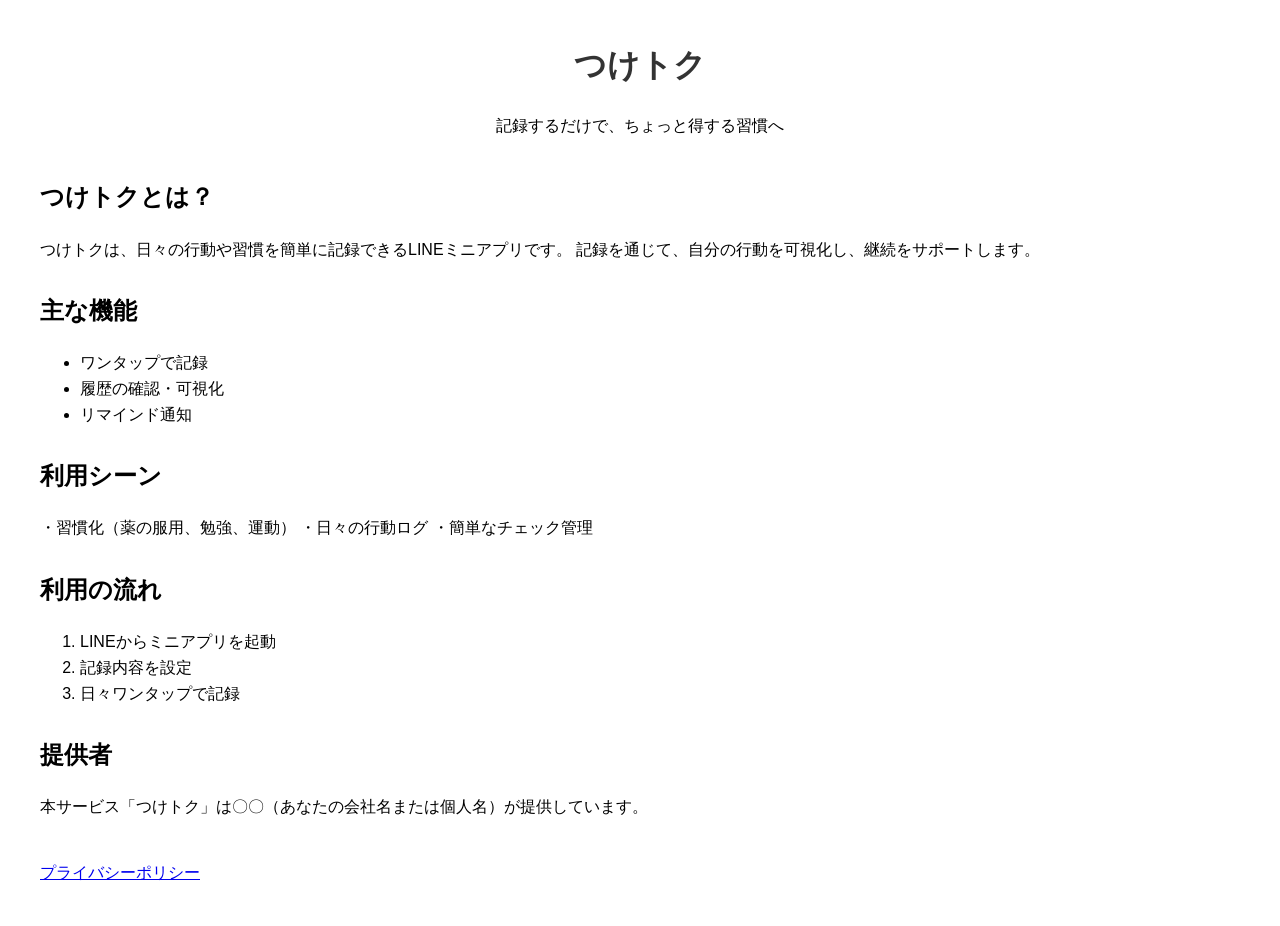
==== index.html @ 8dc2c336 "サービス概要ページ" ====
<!DOCTYPE html>
<html lang="ja">
<head>
  <meta charset="UTF-8">
  <title>つけトク - 記録で得する習慣アプリ</title>
  <link rel="stylesheet" href="style.css">
</head>
<body>

<header>
  <h1>つけトク</h1>
  <p>記録するだけで、ちょっと得する習慣へ</p>
</header>

<section>
  <h2>つけトクとは？</h2>
  <p>
    つけトクは、日々の行動や習慣を簡単に記録できるLINEミニアプリです。  
    記録を通じて、自分の行動を可視化し、継続をサポートします。
  </p>
</section>

<section>
  <h2>主な機能</h2>
  <ul>
    <li>ワンタップで記録</li>
    <li>履歴の確認・可視化</li>
    <li>リマインド通知</li>
  </ul>
</section>

<section>
  <h2>利用シーン</h2>
  <p>
    ・習慣化（薬の服用、勉強、運動）  
    ・日々の行動ログ  
    ・簡単なチェック管理
  </p>
</section>

<section>
  <h2>利用の流れ</h2>
  <ol>
    <li>LINEからミニアプリを起動</li>
    <li>記録内容を設定</li>
    <li>日々ワンタップで記録</li>
  </ol>
</section>

<section>
  <h2>提供者</h2>
  <p>
    本サービス「つけトク」は〇〇（あなたの会社名または個人名）が提供しています。
  </p>
</section>

<footer>
  <a href="privacy.html">プライバシーポリシー</a>
</footer>

</body>
</html>
---- style.css ----
body {
  font-family: Arial, sans-serif;
  margin: 40px;
  line-height: 1.6;
}

header {
  text-align: center;
  margin-bottom: 40px;
}

h1 {
  color: #333;
}

section {
  margin-bottom: 30px;
}

footer {
  margin-top: 40px;
}
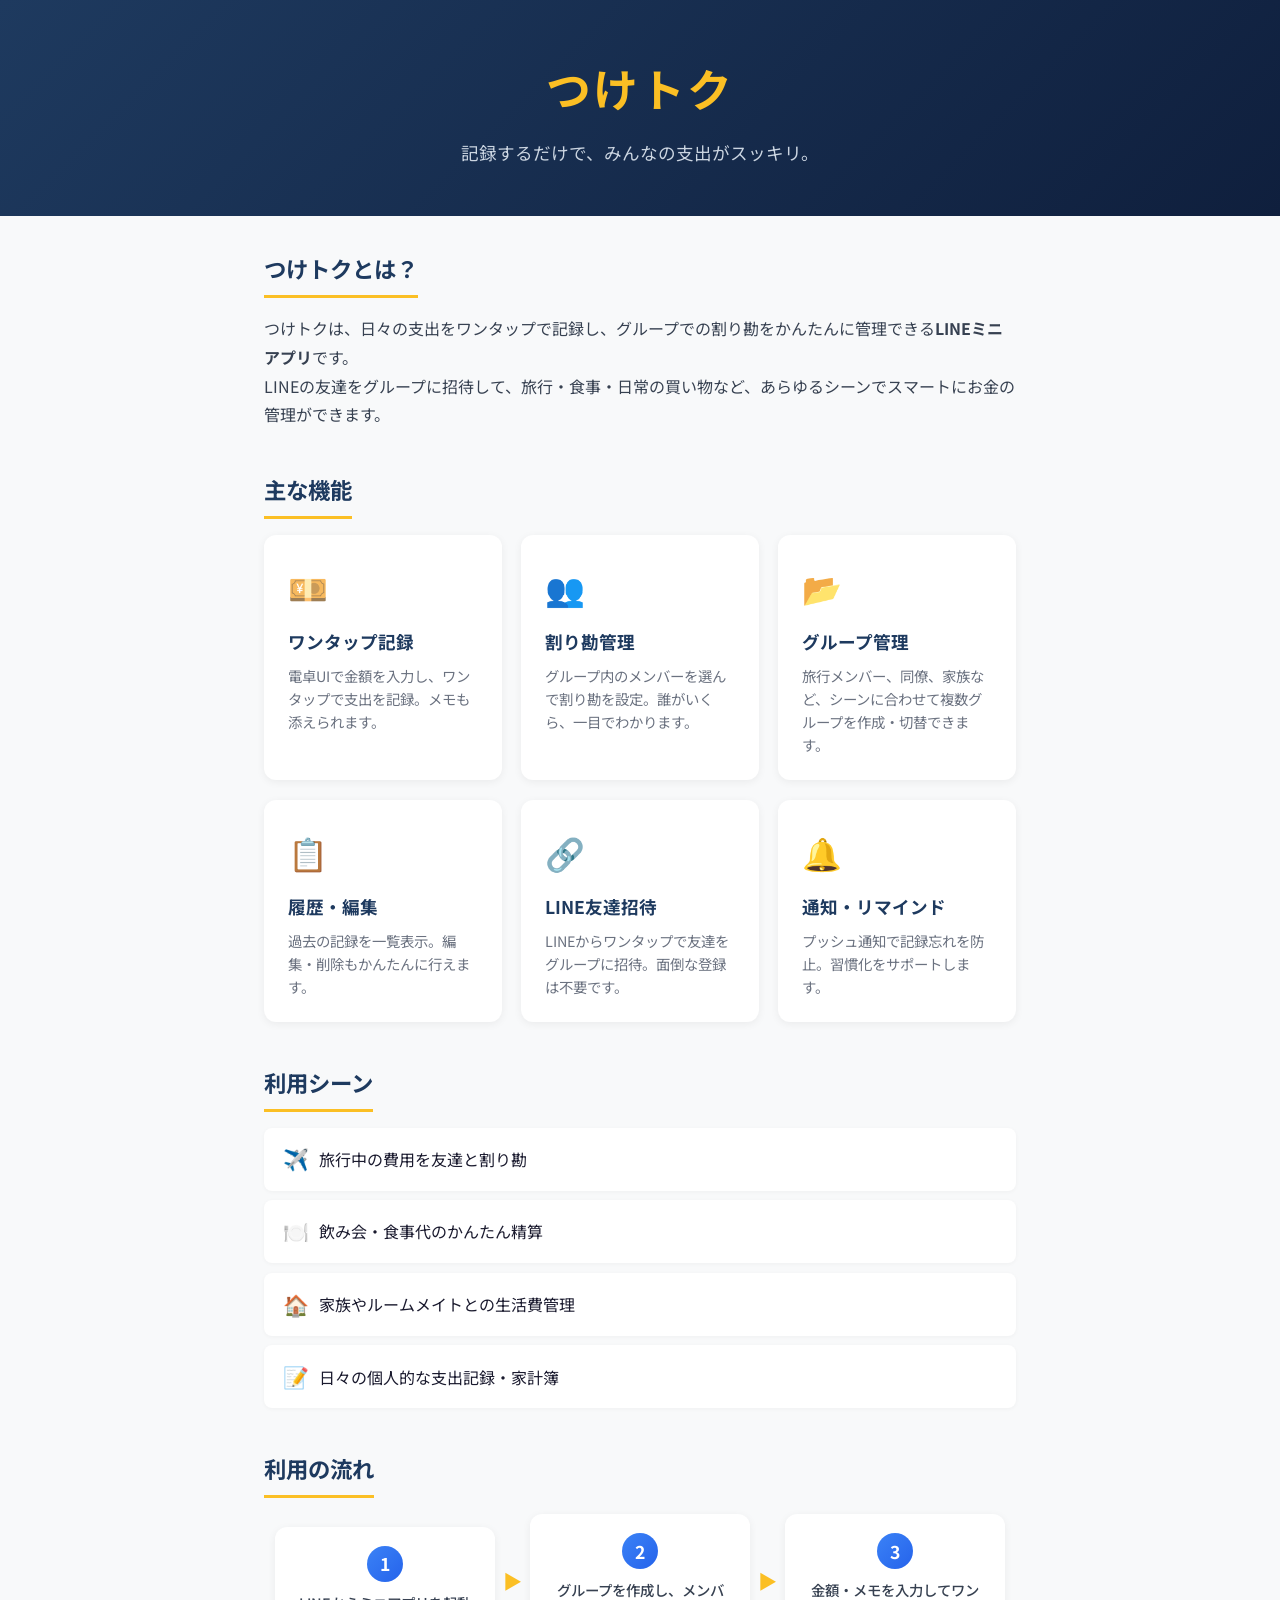
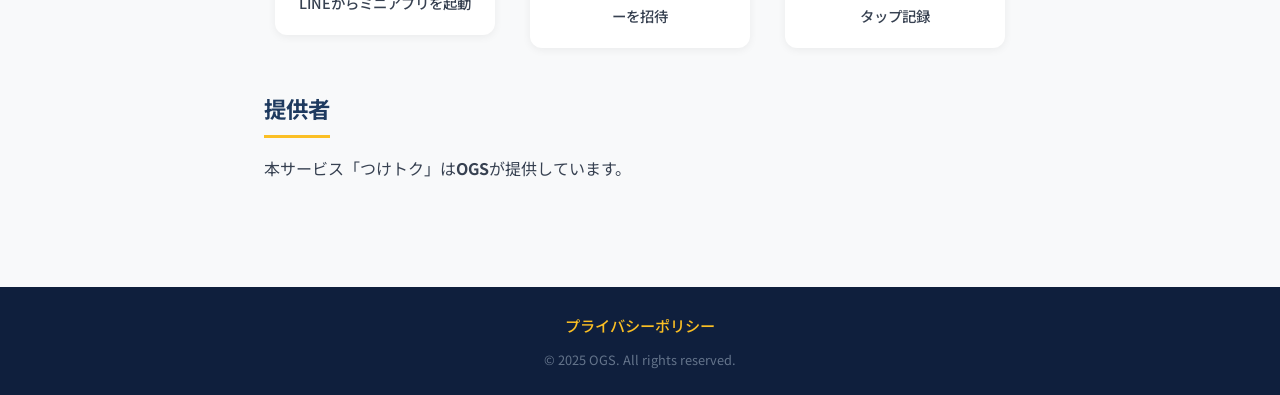
==== commit 5ea3b4c9: "内容、見た目の変更" ====
--- a/index.html
+++ b/index.html
@@ -2,60 +2,105 @@
 <html lang="ja">
 <head>
   <meta charset="UTF-8">
-  <title>つけトク - 記録で得する習慣アプリ</title>
+  <meta name="viewport" content="width=device-width, initial-scale=1.0">
+  <title>つけトク - みんなで使える割り勘・支出管理アプリ</title>
   <link rel="stylesheet" href="style.css">
 </head>
 <body>
 
 <header>
-  <h1>つけトク</h1>
-  <p>記録するだけで、ちょっと得する習慣へ</p>
+  <div class="header-inner">
+    <h1 class="app-title">つけトク</h1>
+    <p class="app-tagline">記録するだけで、みんなの支出がスッキリ。</p>
+  </div>
 </header>
 
-<section>
-  <h2>つけトクとは？</h2>
-  <p>
-    つけトクは、日々の行動や習慣を簡単に記録できるLINEミニアプリです。  
-    記録を通じて、自分の行動を可視化し、継続をサポートします。
-  </p>
-</section>
+<main>
+  <section class="section">
+    <h2>つけトクとは？</h2>
+    <p>
+      つけトクは、日々の支出をワンタップで記録し、グループでの割り勘をかんたんに管理できる<strong>LINEミニアプリ</strong>です。<br>
+      LINEの友達をグループに招待して、旅行・食事・日常の買い物など、あらゆるシーンでスマートにお金の管理ができます。
+    </p>
+  </section>
 
-<section>
-  <h2>主な機能</h2>
-  <ul>
-    <li>ワンタップで記録</li>
-    <li>履歴の確認・可視化</li>
-    <li>リマインド通知</li>
-  </ul>
-</section>
+  <section class="section features">
+    <h2>主な機能</h2>
+    <div class="feature-grid">
+      <div class="feature-card">
+        <div class="feature-icon">💴</div>
+        <h3>ワンタップ記録</h3>
+        <p>電卓UIで金額を入力し、ワンタップで支出を記録。メモも添えられます。</p>
+      </div>
+      <div class="feature-card">
+        <div class="feature-icon">👥</div>
+        <h3>割り勘管理</h3>
+        <p>グループ内のメンバーを選んで割り勘を設定。誰がいくら、一目でわかります。</p>
+      </div>
+      <div class="feature-card">
+        <div class="feature-icon">📂</div>
+        <h3>グループ管理</h3>
+        <p>旅行メンバー、同僚、家族など、シーンに合わせて複数グループを作成・切替できます。</p>
+      </div>
+      <div class="feature-card">
+        <div class="feature-icon">📋</div>
+        <h3>履歴・編集</h3>
+        <p>過去の記録を一覧表示。編集・削除もかんたんに行えます。</p>
+      </div>
+      <div class="feature-card">
+        <div class="feature-icon">🔗</div>
+        <h3>LINE友達招待</h3>
+        <p>LINEからワンタップで友達をグループに招待。面倒な登録は不要です。</p>
+      </div>
+      <div class="feature-card">
+        <div class="feature-icon">🔔</div>
+        <h3>通知・リマインド</h3>
+        <p>プッシュ通知で記録忘れを防止。習慣化をサポートします。</p>
+      </div>
+    </div>
+  </section>
 
-<section>
-  <h2>利用シーン</h2>
-  <p>
-    ・習慣化（薬の服用、勉強、運動）  
-    ・日々の行動ログ  
-    ・簡単なチェック管理
-  </p>
-</section>
+  <section class="section">
+    <h2>利用シーン</h2>
+    <ul class="scene-list">
+      <li><span class="scene-emoji">✈️</span>旅行中の費用を友達と割り勘</li>
+      <li><span class="scene-emoji">🍽️</span>飲み会・食事代のかんたん精算</li>
+      <li><span class="scene-emoji">🏠</span>家族やルームメイトとの生活費管理</li>
+      <li><span class="scene-emoji">📝</span>日々の個人的な支出記録・家計簿</li>
+    </ul>
+  </section>
 
-<section>
-  <h2>利用の流れ</h2>
-  <ol>
-    <li>LINEからミニアプリを起動</li>
-    <li>記録内容を設定</li>
-    <li>日々ワンタップで記録</li>
-  </ol>
-</section>
+  <section class="section steps">
+    <h2>利用の流れ</h2>
+    <div class="steps-container">
+      <div class="step">
+        <div class="step-number">1</div>
+        <div class="step-text">LINEからミニアプリを起動</div>
+      </div>
+      <div class="step-arrow">▶</div>
+      <div class="step">
+        <div class="step-number">2</div>
+        <div class="step-text">グループを作成し、メンバーを招待</div>
+      </div>
+      <div class="step-arrow">▶</div>
+      <div class="step">
+        <div class="step-number">3</div>
+        <div class="step-text">金額・メモを入力してワンタップ記録</div>
+      </div>
+    </div>
+  </section>
 
-<section>
-  <h2>提供者</h2>
-  <p>
-    本サービス「つけトク」は〇〇（あなたの会社名または個人名）が提供しています。
-  </p>
-</section>
+  <section class="section provider">
+    <h2>提供者</h2>
+    <p>本サービス「つけトク」は<strong>OGS</strong>が提供しています。</p>
+  </section>
+</main>
 
 <footer>
-  <a href="privacy.html">プライバシーポリシー</a>
+  <div class="footer-inner">
+    <a href="privacy.html">プライバシーポリシー</a>
+    <p class="copyright">&copy; 2025 OGS. All rights reserved.</p>
+  </div>
 </footer>
 
 </body>
--- a/style.css
+++ b/style.css
@@ -1,22 +1,264 @@
+/* つけトク サイト - アプリ風デザイン */
+@import url('https://fonts.googleapis.com/css2?family=Noto+Sans+JP:wght@400;500;700&display=swap');
+
+* {
+  margin: 0;
+  padding: 0;
+  box-sizing: border-box;
+}
+
 body {
-  font-family: Arial, sans-serif;
-  margin: 40px;
+  font-family: 'Noto Sans JP', Arial, sans-serif;
+  line-height: 1.8;
+  color: #1a1a2e;
+  background: #f8f9fa;
+}
+
+/* ========== ヘッダー ========== */
+header {
+  background: linear-gradient(135deg, #1e3a5f 0%, #0f1f3d 100%);
+  color: #fff;
+  text-align: center;
+  padding: 3rem 1.5rem;
+}
+
+.header-inner {
+  max-width: 800px;
+  margin: 0 auto;
+}
+
+.app-title {
+  font-size: 2.8rem;
+  font-weight: 700;
+  letter-spacing: 0.05em;
+  margin-bottom: 0.5rem;
+  color: #fbbf24;
+}
+
+.app-tagline {
+  font-size: 1.1rem;
+  color: #cbd5e1;
+  font-weight: 400;
+}
+
+/* ========== メイン ========== */
+main {
+  max-width: 800px;
+  margin: 0 auto;
+  padding: 2rem 1.5rem;
+}
+
+.section {
+  margin-bottom: 2.5rem;
+}
+
+.section h2 {
+  font-size: 1.4rem;
+  font-weight: 700;
+  color: #1e3a5f;
+  margin-bottom: 1rem;
+  padding-bottom: 0.4rem;
+  border-bottom: 3px solid #fbbf24;
+  display: inline-block;
+}
+
+.section p {
+  color: #374151;
+}
+
+/* ========== 機能カード ========== */
+.feature-grid {
+  display: grid;
+  grid-template-columns: repeat(auto-fit, minmax(220px, 1fr));
+  gap: 1.2rem;
+}
+
+.feature-card {
+  background: #fff;
+  border-radius: 12px;
+  padding: 1.5rem;
+  box-shadow: 0 2px 8px rgba(0, 0, 0, 0.06);
+  transition: transform 0.2s ease, box-shadow 0.2s ease;
+}
+
+.feature-card:hover {
+  transform: translateY(-4px);
+  box-shadow: 0 6px 20px rgba(30, 58, 95, 0.12);
+}
+
+.feature-icon {
+  font-size: 2rem;
+  margin-bottom: 0.6rem;
+}
+
+.feature-card h3 {
+  font-size: 1.1rem;
+  font-weight: 700;
+  color: #1e3a5f;
+  margin-bottom: 0.4rem;
+}
+
+.feature-card p {
+  font-size: 0.9rem;
+  color: #6b7280;
   line-height: 1.6;
 }
 
-header {
+/* ========== 利用シーン ========== */
+.scene-list {
+  list-style: none;
+  padding: 0;
+}
+
+.scene-list li {
+  background: #fff;
+  border-radius: 8px;
+  padding: 0.8rem 1.2rem;
+  margin-bottom: 0.6rem;
+  box-shadow: 0 1px 4px rgba(0, 0, 0, 0.04);
+  font-size: 1rem;
+  display: flex;
+  align-items: center;
+  gap: 0.6rem;
+}
+
+.scene-emoji {
+  font-size: 1.3rem;
+  flex-shrink: 0;
+}
+
+/* ========== 利用の流れ ========== */
+.steps-container {
+  display: flex;
+  align-items: center;
+  justify-content: center;
+  gap: 0.5rem;
+  flex-wrap: wrap;
+}
+
+.step {
+  background: #fff;
+  border-radius: 12px;
+  padding: 1.2rem 1.5rem;
   text-align: center;
-  margin-bottom: 40px;
-}
-
-h1 {
-  color: #333;
-}
-
-section {
-  margin-bottom: 30px;
-}
-
+  box-shadow: 0 2px 8px rgba(0, 0, 0, 0.06);
+  flex: 1;
+  min-width: 150px;
+  max-width: 220px;
+}
+
+.step-number {
+  display: inline-flex;
+  align-items: center;
+  justify-content: center;
+  width: 36px;
+  height: 36px;
+  background: linear-gradient(135deg, #3b82f6, #2563eb);
+  color: #fff;
+  border-radius: 50%;
+  font-size: 1.1rem;
+  font-weight: 700;
+  margin-bottom: 0.5rem;
+}
+
+.step-text {
+  font-size: 0.9rem;
+  color: #374151;
+  font-weight: 500;
+}
+
+.step-arrow {
+  color: #fbbf24;
+  font-size: 1.2rem;
+  font-weight: 700;
+}
+
+/* ========== 提供者 ========== */
+.provider p {
+  font-size: 1rem;
+}
+
+/* ========== プライバシーポリシー ========== */
+.policy h2 {
+  display: block;
+  margin-top: 1.8rem;
+}
+
+.policy ul {
+  margin: 0.6rem 0 0.6rem 1.5rem;
+  color: #374151;
+}
+
+.policy ul li {
+  margin-bottom: 0.3rem;
+}
+
+.contact-info {
+  background: #f1f5f9;
+  border-radius: 8px;
+  padding: 1rem 1.2rem;
+  margin: 0.5rem 0;
+}
+
+.policy-date {
+  margin-top: 2rem;
+  color: #9ca3af;
+  font-size: 0.9rem;
+}
+
+/* ========== フッター ========== */
 footer {
-  margin-top: 40px;
+  background: #0f1f3d;
+  color: #94a3b8;
+  text-align: center;
+  padding: 1.5rem;
+  margin-top: 2rem;
+}
+
+.footer-inner a {
+  color: #fbbf24;
+  text-decoration: none;
+  font-weight: 500;
+  font-size: 0.95rem;
+}
+
+.footer-inner a:hover {
+  text-decoration: underline;
+}
+
+.copyright {
+  margin-top: 0.5rem;
+  font-size: 0.8rem;
+  color: #64748b;
+}
+
+/* ========== レスポンシブ（モバイル） ========== */
+@media (max-width: 600px) {
+  header {
+    padding: 2rem 1rem;
+  }
+
+  .app-title {
+    font-size: 2rem;
+  }
+
+  .feature-grid {
+    grid-template-columns: 1fr;
+  }
+
+  .steps-container {
+    flex-direction: column;
+  }
+
+  .step {
+    max-width: 100%;
+  }
+
+  .step-arrow {
+    transform: rotate(90deg);
+  }
+
+  main {
+    padding: 1.5rem 1rem;
+  }
 }
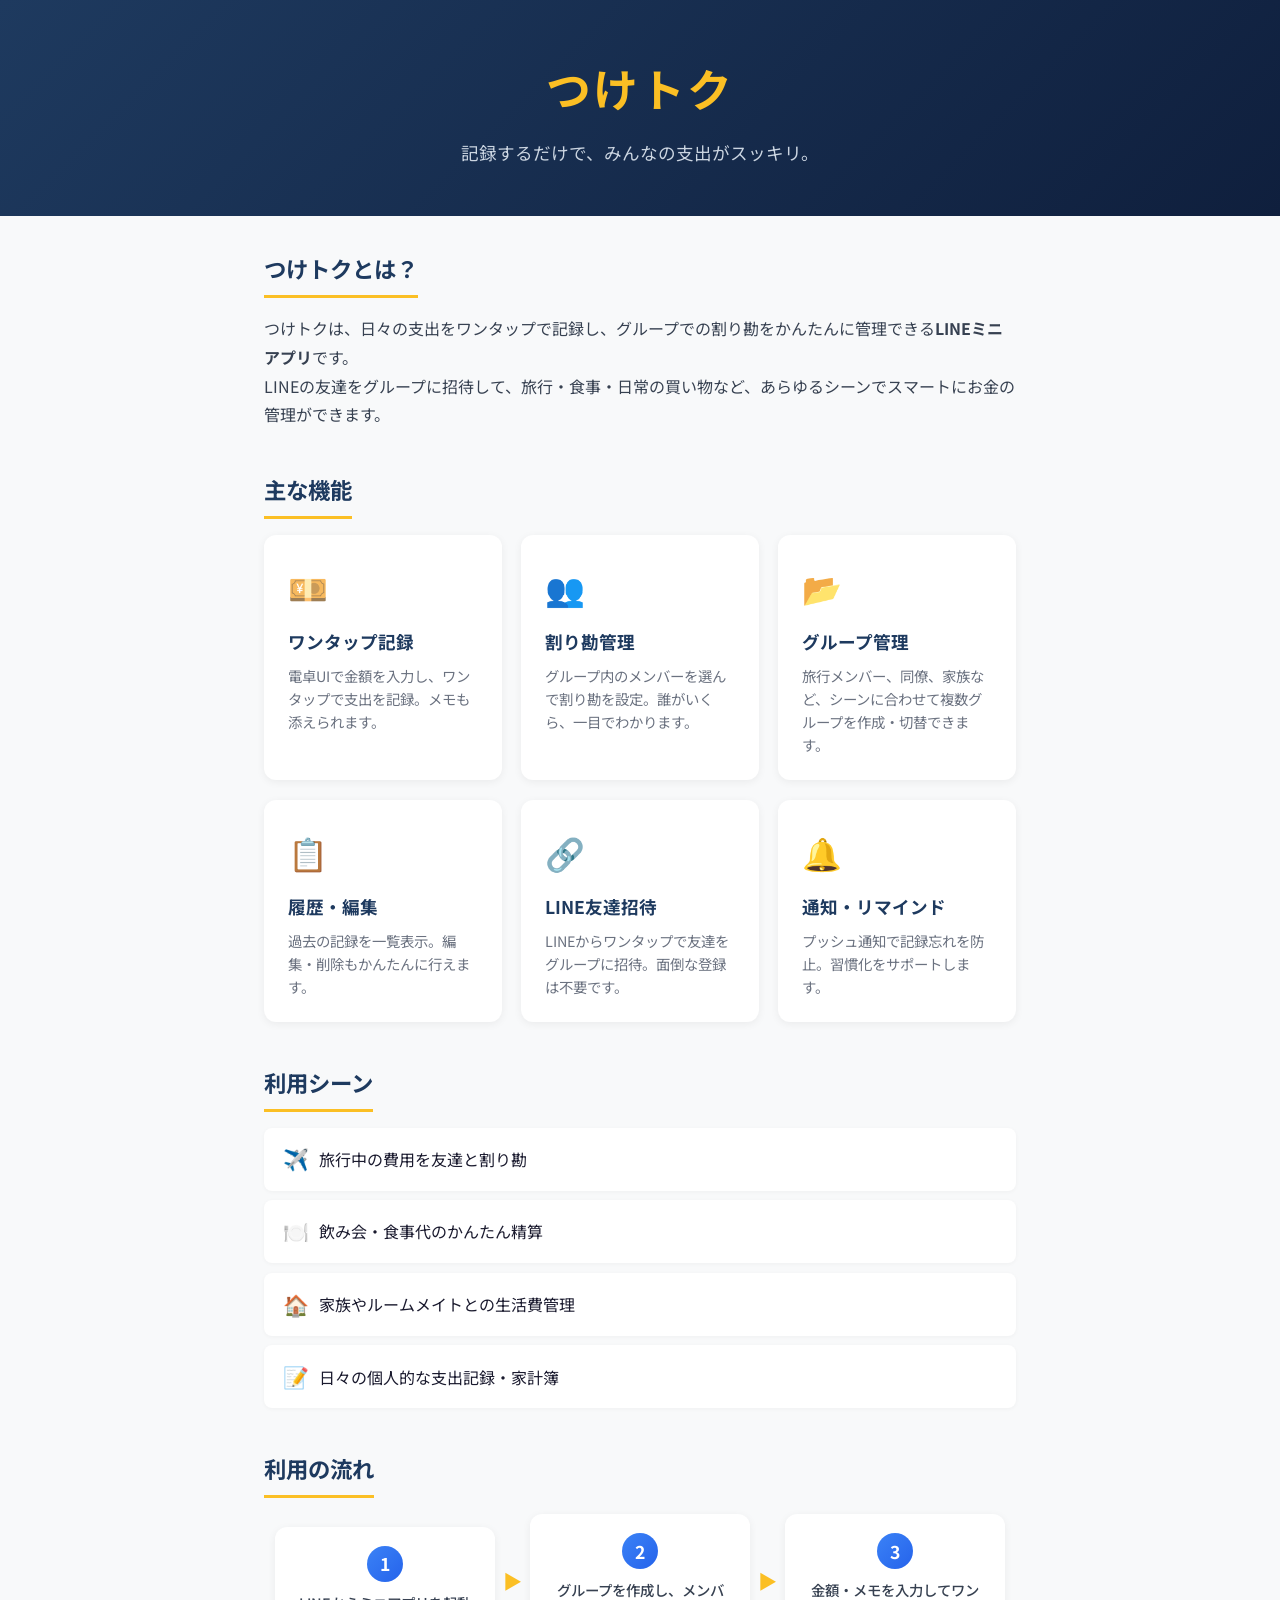
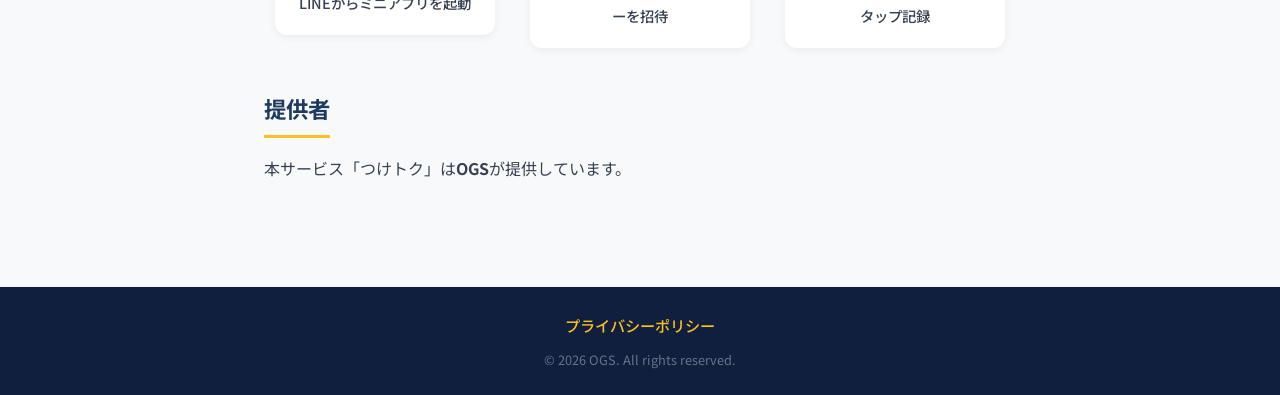
==== commit d8679d04: "日付変更" ====
--- a/index.html
+++ b/index.html
@@ -99,7 +99,7 @@
 <footer>
   <div class="footer-inner">
     <a href="privacy.html">プライバシーポリシー</a>
-    <p class="copyright">&copy; 2025 OGS. All rights reserved.</p>
+    <p class="copyright">&copy; 2026 OGS. All rights reserved.</p>
   </div>
 </footer>
 
